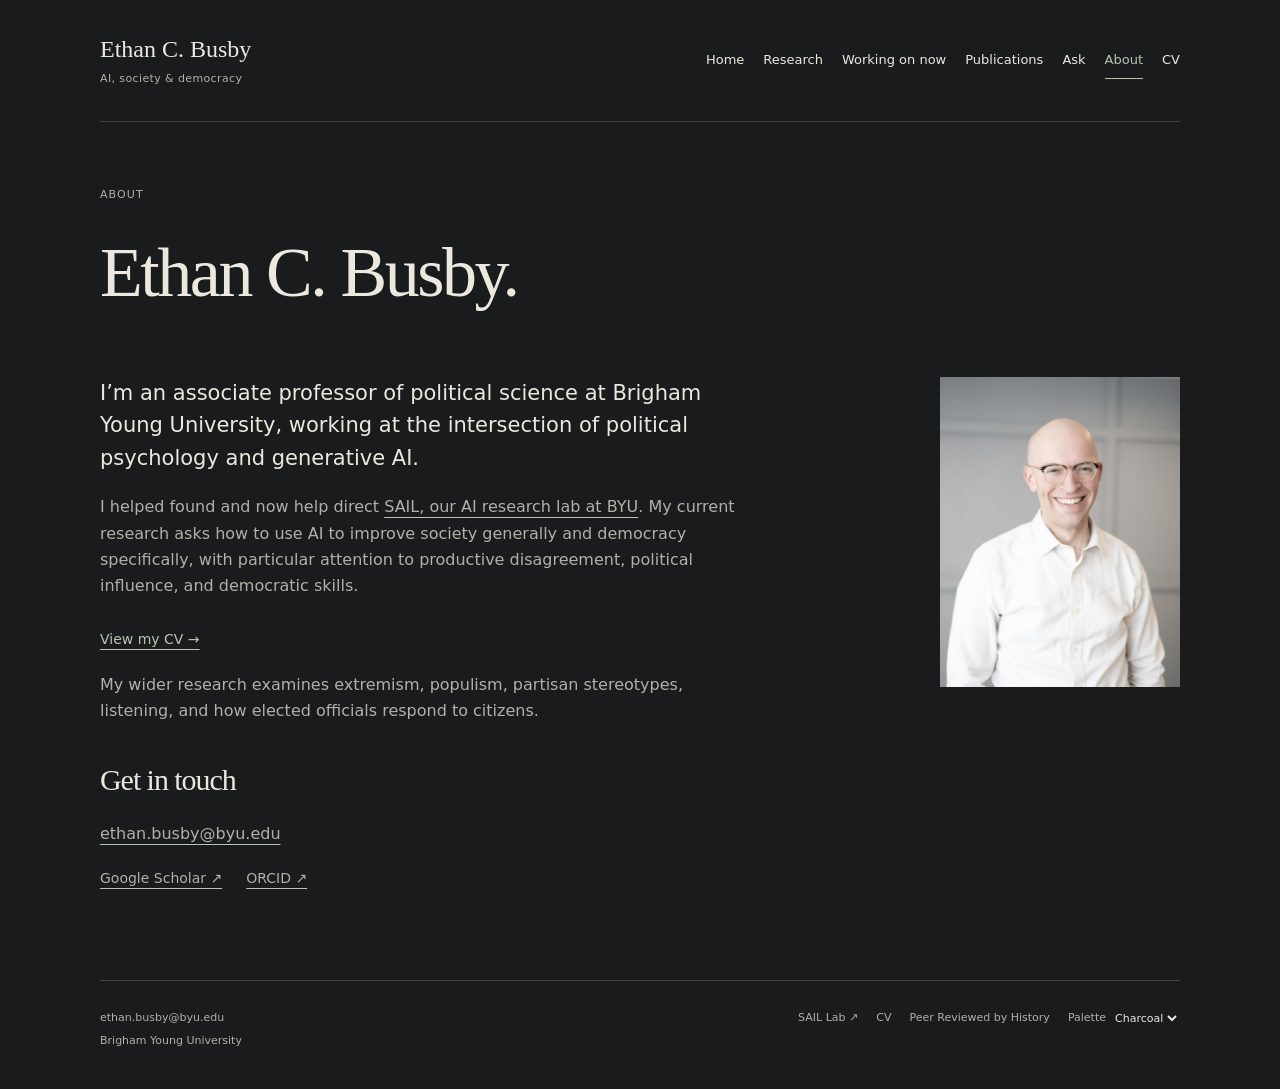
==== about/index.html @ 37ee70c2 "Add academic website" ====
<!doctype html><html lang="en"><head><meta charset="utf-8"><meta name="viewport" content="width=device-width,initial-scale=1"><meta name="description" content="Ethan C. Busby, associate professor at BYU. Research on using AI to improve society and strengthen democracy."><title>About · Ethan C. Busby</title><link rel="stylesheet" href="/editorial.css"><script src="/site.js" type="module"></script><noscript><style>.research-panels [hidden]{display:block!important}.research-tabs{display:none}.research-layout{display:block}</style></noscript></head><body><a class="skip" href="#main">Skip to content</a><header class="wrap site-header"><a class="wordmark" href="/">Ethan C. Busby<span>AI, society &amp; democracy</span></a><nav aria-label="Main navigation"><a href="/" >Home</a><a href="/research/" >Research</a><a href="/working/" >Working on now</a><a href="/publications/" >Publications</a><a href="/ask/" >Ask</a><a href="/about/" aria-current="page">About</a><a href="/cv/" >CV</a></nav></header><main class="wrap" id="main"><div class="page-heading"><p class="eyebrow">About</p><h1>Ethan C. Busby.</h1></div><div class="about-layout"><div class="prose"><p class="intro-lead">I’m an associate professor of political science at Brigham Young University, working at the intersection of political psychology and generative AI.</p><p>I helped found and now help direct <a href="https://sail.byu.edu/">SAIL, our AI research lab at BYU</a>. My current research asks how to use AI to improve society generally and democracy specifically, with particular attention to productive disagreement, political influence, and democratic skills.</p><p><a class="text-link" href="/cv/">View my CV →</a></p><p>My wider research examines extremism, populism, partisan stereotypes, listening, and how elected officials respond to citizens.</p><h2>Get in touch</h2><p><a href="mailto:ethan.busby@byu.edu">ethan.busby@byu.edu</a></p><p class="link-row"><a href="https://scholar.google.com/citations?user=HKia8-EAAAAJ&amp;hl=en">Google Scholar ↗</a><a href="https://orcid.org/0000-0002-8931-6348">ORCID ↗</a></p></div><img class="about-photo" src="/assets/headshot-2024.jpg" width="1000" height="1500" alt="Ethan C. Busby"></div></main><footer class="wrap site-footer"><div><a href="mailto:ethan.busby@byu.edu">ethan.busby@byu.edu</a><span>Brigham Young University</span></div><div class="footer-right"><a href="https://sail.byu.edu/">SAIL Lab ↗</a><a href="/cv/">CV</a><a href="/out-of-context/">Peer Reviewed by History</a><label class="palette-label">Palette <select id="palette" aria-label="Choose a color palette"><option value="charcoal">Charcoal</option><option value="ink">Ink</option><option value="stone">Stone</option></select></label></div></footer></body></html>
---- editorial.css ----
/* Quiet dark palettes. Accent colors are used for links rather than large fields. */
:root{color-scheme:dark;--bg:#191b1c;--surface:#202324;--text:#ece8df;--muted:#b1b0a9;--accent:#b7c5b1;--line:#414441;--serif:Georgia,'Times New Roman',serif;--sans:system-ui,-apple-system,'Segoe UI',sans-serif}
:root[data-palette=ink]{--bg:#141c24;--surface:#1c2730;--text:#e6eaf0;--muted:#adb9c4;--accent:#aec7d8;--line:#3a4a58}
:root[data-palette=stone]{--bg:#24211f;--surface:#2c2926;--text:#eee5db;--muted:#c0b6ac;--accent:#d7baa0;--line:#51483f}
*{box-sizing:border-box}body{margin:0;background:var(--bg);color:var(--text);font:16px/1.65 var(--sans);-webkit-font-smoothing:antialiased}button,input,select{font:inherit}a{color:inherit;text-decoration-color:var(--accent);text-underline-offset:5px}a:hover{color:var(--accent)}button,a,input,select,summary{touch-action:manipulation}button{cursor:pointer}button:disabled{cursor:wait;opacity:.6}:focus-visible{outline:2px solid var(--accent);outline-offset:5px}[hidden]{display:none!important}.wrap{width:min(1080px,calc(100% - 80px));margin-inline:auto}.skip{position:fixed;left:20px;top:-100px;background:var(--surface);padding:12px;z-index:10}.skip:focus{top:10px}.sr-only{position:absolute;width:1px;height:1px;padding:0;overflow:hidden;clip:rect(0,0,0,0);white-space:nowrap}
.site-header{min-height:122px;display:flex;align-items:center;justify-content:space-between;gap:24px;border-bottom:1px solid var(--line)}.wordmark{font:24px/1.3 var(--serif);text-decoration:none;white-space:nowrap}.wordmark span{display:block;font:11px/1.5 var(--sans);color:var(--muted);margin-top:6px;letter-spacing:.035em}nav{display:flex;gap:25px}nav a{font-size:13px;text-decoration:none;padding:7px 0;border-bottom:1px solid transparent}nav a[aria-current]{border-bottom-color:var(--accent);color:var(--accent)}nav a:hover{border-bottom-color:var(--line)}
main{min-height:60vh;animation:arrive .5s ease both}h1,h2,h3,p{margin-top:0}h1,h2,h3{font-family:var(--serif);font-weight:400;letter-spacing:-.035em;line-height:1.1}h1{font-size:clamp(42px,5.6vw,70px);margin-bottom:28px}h2{font-size:30px}p{margin-bottom:20px}.eyebrow,.section-label{font:11px/1.5 var(--sans);letter-spacing:.1em;text-transform:uppercase;color:var(--muted)}.eyebrow{margin-bottom:30px}.intro-lead{font-size:21px;line-height:1.55;color:var(--text)}.home-intro{display:grid;grid-template-columns:1fr 300px;gap:96px;align-items:center;padding:74px 0 62px}.intro-copy>p:not(.eyebrow):not(.intro-lead){color:var(--muted);max-width:550px}.text-link{display:inline-block;color:var(--accent);font-size:14px;margin-top:8px}.portrait{margin:0;align-self:center}.portrait img{display:block;width:100%;height:390px;object-fit:cover;object-position:center 25%;filter:saturate(.65);border-radius:2px}.portrait figcaption{margin-top:14px;font-size:12px}.portrait figcaption span{display:block;font-size:11px;color:var(--muted)}.home-bottom{border-top:1px solid var(--line);padding:25px 0;display:flex;justify-content:space-between;align-items:center;gap:20px}.home-bottom p{margin:0;font:20px var(--serif)}.home-bottom>div{display:flex;gap:25px;font-size:13px}
.site-footer{margin-top:70px;padding:28px 0 38px;border-top:1px solid var(--line);display:flex;justify-content:space-between;gap:28px;font-size:11px;color:var(--muted)}.site-footer>div:first-child span{display:block;margin-top:5px}.footer-right{display:flex;align-items:start;flex-wrap:wrap;gap:18px}.site-footer a{text-decoration:none}.palette-label{display:flex;align-items:center;gap:5px;color:var(--muted)}.palette-label select{font-size:11px;border:0;background:var(--bg);color:var(--text);max-width:90px;padding:0}
.page-heading{padding:65px 0 38px;max-width:730px}.page-heading p:last-child{color:var(--muted);max-width:610px;font-size:18px}.page-heading.narrow{max-width:650px;margin-inline:auto}.prose{max-width:660px;color:var(--muted)}.prose h2{margin-top:38px;color:var(--text)}.about-layout{display:grid;grid-template-columns:1fr 240px;gap:90px}.about-photo{width:100%;height:310px;object-fit:cover;object-position:center 25%;filter:saturate(.65)}.link-row{display:flex;gap:24px;flex-wrap:wrap;font-size:14px}.prose-section{max-width:680px;padding:58px 0 25px;color:var(--muted)}.prose-section h2{color:var(--text)}.lab-note{border-top:1px solid var(--line);padding-top:25px;display:flex;gap:35px;align-items:baseline;font-size:14px}.lab-note p{flex:1;color:var(--muted)}
.research-browser{padding-top:12px}.research-layout{display:grid;grid-template-columns:280px 1fr;border-top:1px solid var(--line);border-bottom:1px solid var(--line);margin-top:18px}.research-tabs{border-right:1px solid var(--line);padding:24px 28px 24px 0;display:flex;flex-direction:column;gap:8px}.research-tabs button{background:none;border:0;border-left:2px solid transparent;padding:16px 10px;text-align:left;color:var(--muted);font-size:14px;display:flex;gap:13px;align-items:center}.research-tabs button span{font-size:10px}.research-tabs button b{margin-left:auto;font-weight:400;opacity:0;transition:opacity .25s}.research-tabs button[aria-selected=true]{color:var(--text);border-left-color:var(--accent);background:var(--surface)}.research-tabs button[aria-selected=true] b{opacity:1}.research-panels{padding:35px 42px}.research-panels article{animation:arrive .35s ease}.research-panels h2{font-size:32px;max-width:540px;line-height:1.2}.research-panels p{color:var(--muted);font-size:15px}.research-panels .meta:last-child{margin-top:22px;margin-bottom:0;font-size:11px}.meta{font-size:12px;color:var(--muted)}
.filters{display:flex;align-items:end;gap:18px;padding:22px 0;border-top:1px solid var(--line);border-bottom:1px solid var(--line);margin-bottom:18px}.filters label{display:grid;gap:8px;font-size:11px;color:var(--muted)}.search-label{flex:1}input,select{border:1px solid var(--line);border-radius:2px;color:var(--text);background:var(--bg);padding:10px 12px;min-width:0}input::placeholder{color:var(--muted)}.filters input{width:100%}.filters select{max-width:190px;font-size:13px}.reset{background:none;color:var(--accent);border:0;padding:10px 0;font-size:12px}.paper{display:grid;grid-template-columns:70px 1fr;gap:16px;border-bottom:1px solid var(--line);padding:30px 0;scroll-margin-top:30px}.paper:target{border-left:2px solid var(--accent);padding-left:16px}.paper-year{font-size:12px;color:var(--muted);padding-top:5px}.paper h2{font-size:25px;line-height:1.25;max-width:850px;margin-bottom:12px}.paper .authors{font-size:12px;margin-bottom:6px;color:var(--muted)}.venue{font-size:12px;color:var(--muted);margin-bottom:12px;font-style:italic}.paper details{font-size:14px;max-width:750px}.paper details summary{color:var(--accent);font-size:12px;cursor:pointer;width:fit-content}.paper details p{margin:16px 0;color:var(--muted)}.paper-source{display:inline-block;font-size:12px;margin-top:12px}.editorial-note{font-size:12px;color:var(--muted);max-width:700px;margin-top:32px}
.chat{max-width:730px;margin-inline:auto;border:1px solid var(--line);background:var(--surface)}.chat-head{display:flex;gap:14px;align-items:center;border-bottom:1px solid var(--line);padding:18px 24px;font-size:14px}.chat-head small{display:block;color:var(--muted);font-size:11px}.robot{width:34px;height:34px;fill:none;stroke:var(--accent);stroke-width:1.5;stroke-linecap:round}.robot circle{fill:var(--accent);stroke:none}.messages{height:300px;overflow:auto;padding:24px;scrollbar-gutter:stable}.message{max-width:92%;padding:0 0 20px;font-size:14px}.message p{margin-bottom:10px;white-space:pre-wrap}.message.user{border-left:2px solid var(--accent);padding-left:15px;color:var(--muted)}.citation{display:block;margin:8px 0;color:var(--accent);font-size:12px}.prompts{padding:8px 24px 18px;display:flex;gap:15px;flex-wrap:wrap}.prompts button{font-size:12px;color:var(--accent);border:0;border-bottom:1px solid var(--line);padding:4px 0;background:none}.chat form{display:flex;gap:10px;padding:18px 24px;border-top:1px solid var(--line)}.chat form input{flex:1;width:100%;font-size:14px}.chat form button{background:var(--text);color:var(--bg);border:0;padding:10px 18px;white-space:nowrap}.chat #chat-status{margin:0;padding:0 24px 12px;color:var(--muted);font-size:12px}.chat-note{max-width:730px;margin:20px auto;font-size:12px;color:var(--muted)}
@keyframes arrive{from{opacity:.3;transform:translateY(7px)}to{opacity:1;transform:translateY(0)}}
@media(max-width:950px){.home-intro{gap:45px;grid-template-columns:1fr 250px}.portrait img{height:350px}.site-header{gap:20px}nav{gap:16px}.filters{flex-wrap:wrap}.search-label{flex-basis:100%}.about-layout{gap:40px}.research-layout{grid-template-columns:235px 1fr}.research-panels{padding:28px}.home-bottom{align-items:start;flex-direction:column}}
@media(max-width:680px){.wrap{width:calc(100% - 40px)}.site-header{display:block;padding:24px 0;min-height:0}.wordmark{font-size:23px}nav{margin-top:24px;justify-content:space-between;gap:8px}nav a{font-size:12px}.home-intro{display:flex;flex-direction:column;padding:44px 0;gap:32px;align-items:stretch}h1{font-size:46px}.eyebrow{font-size:10px}.intro-lead{font-size:19px}.portrait{align-self:stretch;display:grid;grid-template-columns:110px 1fr;gap:18px;align-items:end}.portrait img{width:110px;height:140px}.portrait figcaption{padding-bottom:8px}.home-bottom>div{flex-wrap:wrap;gap:14px}.site-footer{flex-direction:column;margin-top:45px}.footer-right{gap:16px}.page-heading{padding:44px 0 20px}.page-heading p:last-child{font-size:16px}.research-layout{grid-template-columns:1fr}.research-tabs{border-right:0;border-bottom:1px solid var(--line);padding:14px 0;display:grid;grid-template-columns:1fr 1fr}.research-tabs button{font-size:12px;padding:12px 8px;gap:8px}.research-tabs button b{display:none}.research-panels{padding:25px 0}.research-panels h2{font-size:29px}.about-layout{display:flex;flex-direction:column}.about-photo{width:160px;height:210px}.lab-note{display:block}.filters{gap:12px}.filters label:not(.search-label){flex:1}.filters select{width:100%;max-width:100%;font-size:12px;padding:10px 5px}.paper{grid-template-columns:42px 1fr;gap:10px;padding:24px 0}.paper h2{font-size:23px}.chat-head,.messages{padding:18px}.chat form{padding:14px;gap:6px}.chat form button{padding:9px 12px}.prompts{padding-inline:18px}}
@media(prefers-reduced-motion:reduce){*,*::before,*::after{animation:none!important;transition:none!important;scroll-behavior:auto!important}}

/* Working projects and the optional parody gallery share the restrained page layout. */
nav{gap:19px}.wordmark{white-space:normal;flex-shrink:0}.footer-right{justify-content:flex-end;max-width:600px}.working-feature{border-block:1px solid var(--line);padding:40px 0;max-width:820px}.working-feature h2{font-size:42px;max-width:650px}.working-feature>p,.working-entry>p{max-width:740px;color:var(--muted)}.working-feature .intro-lead{color:var(--text)}.working-entry{padding:40px 0;border-bottom:1px solid var(--line);max-width:820px}.working-entry h2{font-size:32px}.collaborators{font-size:13px}.skill-sequence{display:flex;gap:25px;margin:30px 0;padding:20px 0;border-block:1px solid var(--line);color:var(--accent);font-size:14px}.skill-sequence span+span::before{content:'→';margin-right:25px;color:var(--muted)}.paper-year{overflow-wrap:anywhere}.parody-disclosure{border-left:2px solid var(--accent);background:var(--surface);padding:20px 24px;margin-bottom:35px;max-width:850px}.parody-disclosure strong{font-size:14px}.parody-disclosure p{font-size:13px;color:var(--muted);margin:8px 0 0}.parody-gallery figure{margin:0}.parody-gallery img{display:block;width:100%;height:620px;object-fit:contain;background:var(--surface);border:1px solid var(--line)}.parody-gallery figcaption{margin:20px 0}.parody-gallery figcaption>span{font-size:11px;color:var(--muted)}.parody-gallery h2{margin:12px 0;font-size:30px}.parody-gallery figcaption p{color:var(--muted);font-size:13px}.gallery-controls{display:flex;gap:12px;flex-wrap:wrap;margin:20px 0}.gallery-controls button{border:1px solid var(--line);background:var(--surface);padding:9px 14px;color:var(--text);font-size:13px}.gallery-controls button:hover{border-color:var(--accent)}
@media(max-width:1000px){.site-header{flex-wrap:wrap;padding-block:24px}nav{flex-wrap:wrap}.footer-right{justify-content:flex-start}.parody-gallery img{height:500px}}
@media(max-width:680px){nav{justify-content:flex-start;gap:12px 21px}.working-feature{padding:28px 0}.working-feature h2{font-size:34px}.skill-sequence{display:block}.skill-sequence span{display:block;margin:10px 0}.skill-sequence span+span::before{content:'↓';margin-right:10px}.parody-gallery img{height:400px}.parody-gallery h2{font-size:26px}.parody-disclosure{padding:18px}.footer-right{max-width:none}.paper-year{font-size:10px}}
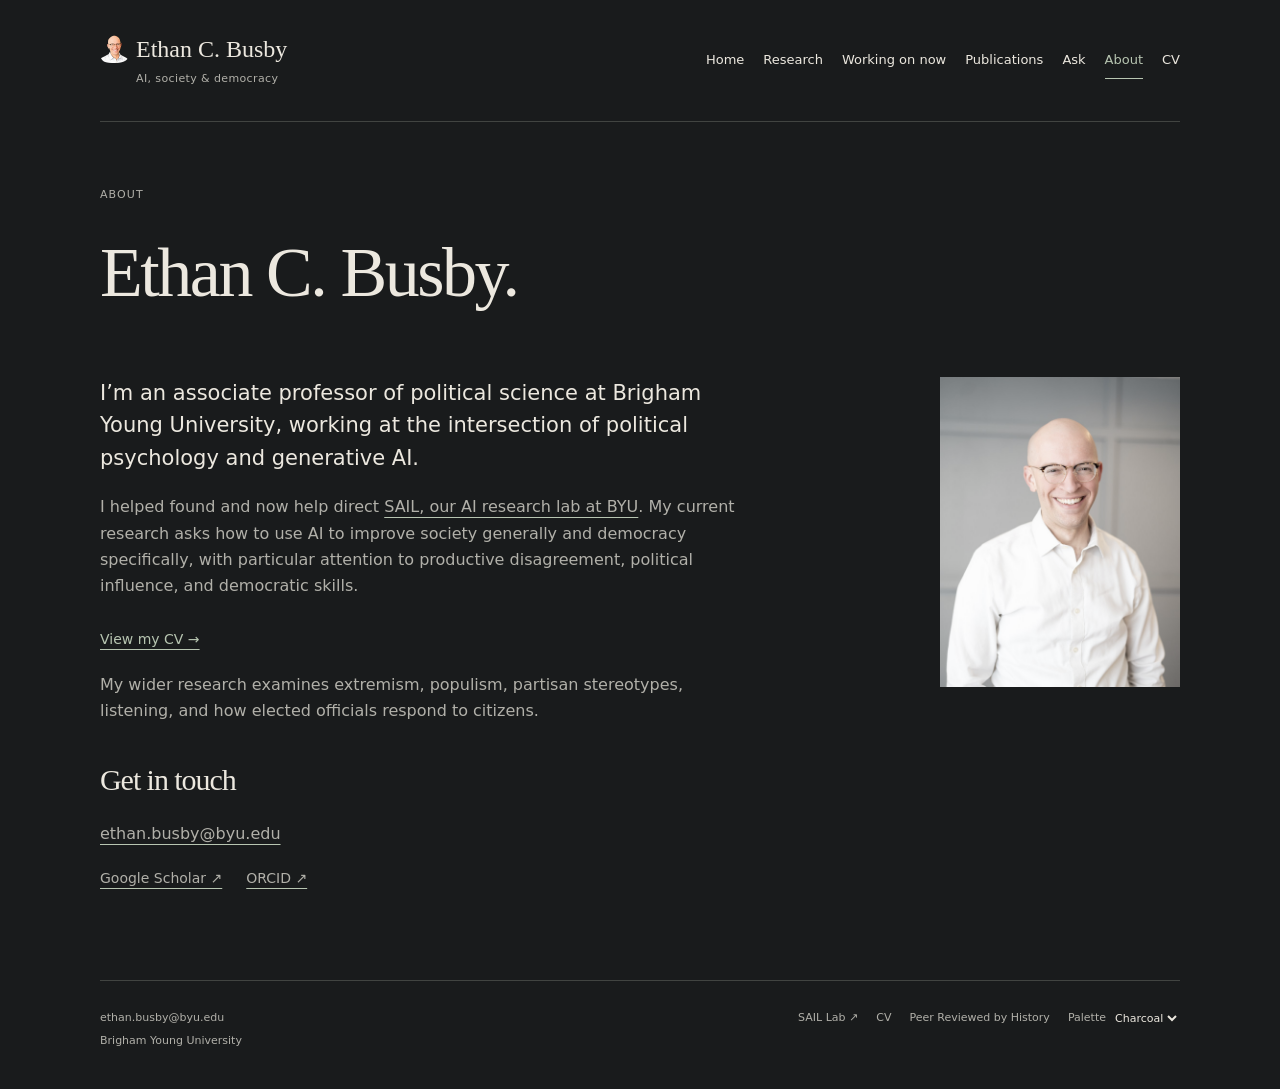
==== commit c1692da9: "Update research, publications, gallery, and avatar" ====
--- a/about/index.html
+++ b/about/index.html
@@ -1 +1 @@
-<!doctype html><html lang="en"><head><meta charset="utf-8"><meta name="viewport" content="width=device-width,initial-scale=1"><meta name="description" content="Ethan C. Busby, associate professor at BYU. Research on using AI to improve society and strengthen democracy."><title>About · Ethan C. Busby</title><link rel="stylesheet" href="/editorial.css"><script src="/site.js" type="module"></script><noscript><style>.research-panels [hidden]{display:block!important}.research-tabs{display:none}.research-layout{display:block}</style></noscript></head><body><a class="skip" href="#main">Skip to content</a><header class="wrap site-header"><a class="wordmark" href="/">Ethan C. Busby<span>AI, society &amp; democracy</span></a><nav aria-label="Main navigation"><a href="/" >Home</a><a href="/research/" >Research</a><a href="/working/" >Working on now</a><a href="/publications/" >Publications</a><a href="/ask/" >Ask</a><a href="/about/" aria-current="page">About</a><a href="/cv/" >CV</a></nav></header><main class="wrap" id="main"><div class="page-heading"><p class="eyebrow">About</p><h1>Ethan C. Busby.</h1></div><div class="about-layout"><div class="prose"><p class="intro-lead">I’m an associate professor of political science at Brigham Young University, working at the intersection of political psychology and generative AI.</p><p>I helped found and now help direct <a href="https://sail.byu.edu/">SAIL, our AI research lab at BYU</a>. My current research asks how to use AI to improve society generally and democracy specifically, with particular attention to productive disagreement, political influence, and democratic skills.</p><p><a class="text-link" href="/cv/">View my CV →</a></p><p>My wider research examines extremism, populism, partisan stereotypes, listening, and how elected officials respond to citizens.</p><h2>Get in touch</h2><p><a href="mailto:ethan.busby@byu.edu">ethan.busby@byu.edu</a></p><p class="link-row"><a href="https://scholar.google.com/citations?user=HKia8-EAAAAJ&amp;hl=en">Google Scholar ↗</a><a href="https://orcid.org/0000-0002-8931-6348">ORCID ↗</a></p></div><img class="about-photo" src="/assets/headshot-2024.jpg" width="1000" height="1500" alt="Ethan C. Busby"></div></main><footer class="wrap site-footer"><div><a href="mailto:ethan.busby@byu.edu">ethan.busby@byu.edu</a><span>Brigham Young University</span></div><div class="footer-right"><a href="https://sail.byu.edu/">SAIL Lab ↗</a><a href="/cv/">CV</a><a href="/out-of-context/">Peer Reviewed by History</a><label class="palette-label">Palette <select id="palette" aria-label="Choose a color palette"><option value="charcoal">Charcoal</option><option value="ink">Ink</option><option value="stone">Stone</option></select></label></div></footer></body></html>+<!doctype html><html lang="en"><head><meta charset="utf-8"><meta name="viewport" content="width=device-width,initial-scale=1"><meta name="description" content="Ethan C. Busby, associate professor at BYU. Research on using AI to improve society and strengthen democracy."><title>About · Ethan C. Busby</title><link rel="stylesheet" href="/editorial.css"><script src="/site.js" type="module"></script><noscript><style>.research-panels [hidden]{display:block!important}.research-tabs{display:none}.research-layout{display:block}</style></noscript></head><body><a class="skip" href="#main">Skip to content</a><header class="wrap site-header"><a class="wordmark" href="/"><img class="header-avatar" src="/assets/avatar-busby.png" width="28" height="28" alt=""><span class="wordmark-copy">Ethan C. Busby<span class="wordmark-tagline">AI, society &amp; democracy</span></span></a><nav aria-label="Main navigation"><a href="/" >Home</a><a href="/research/" >Research</a><a href="/working/" >Working on now</a><a href="/publications/" >Publications</a><a href="/ask/" >Ask</a><a href="/about/" aria-current="page">About</a><a href="/cv/" >CV</a></nav></header><main class="wrap" id="main"><div class="page-heading"><p class="eyebrow">About</p><h1>Ethan C. Busby.</h1></div><div class="about-layout"><div class="prose"><p class="intro-lead">I’m an associate professor of political science at Brigham Young University, working at the intersection of political psychology and generative AI.</p><p>I helped found and now help direct <a href="https://sail.byu.edu/">SAIL, our AI research lab at BYU</a>. My current research asks how to use AI to improve society generally and democracy specifically, with particular attention to productive disagreement, political influence, and democratic skills.</p><p><a class="text-link" href="/cv/">View my CV →</a></p><p>My wider research examines extremism, populism, partisan stereotypes, listening, and how elected officials respond to citizens.</p><h2>Get in touch</h2><p><a href="mailto:ethan.busby@byu.edu">ethan.busby@byu.edu</a></p><p class="link-row"><a href="https://scholar.google.com/citations?user=HKia8-EAAAAJ&amp;hl=en">Google Scholar ↗</a><a href="https://orcid.org/0000-0002-8931-6348">ORCID ↗</a></p></div><img class="about-photo" src="/assets/headshot-2024.jpg" width="1000" height="1500" alt="Ethan C. Busby"></div></main><footer class="wrap site-footer"><div><a href="mailto:ethan.busby@byu.edu">ethan.busby@byu.edu</a><span>Brigham Young University</span></div><div class="footer-right"><a href="https://sail.byu.edu/">SAIL Lab ↗</a><a href="/cv/">CV</a><a href="/out-of-context/">Peer Reviewed by History</a><label class="palette-label">Palette <select id="palette" aria-label="Choose a color palette"><option value="charcoal">Charcoal</option><option value="ink">Ink</option><option value="stone">Stone</option></select></label></div></footer></body></html>
--- a/editorial.css
+++ b/editorial.css
@@ -15,6 +15,17 @@
 @media(max-width:680px){.wrap{width:calc(100% - 40px)}.site-header{display:block;padding:24px 0;min-height:0}.wordmark{font-size:23px}nav{margin-top:24px;justify-content:space-between;gap:8px}nav a{font-size:12px}.home-intro{display:flex;flex-direction:column;padding:44px 0;gap:32px;align-items:stretch}h1{font-size:46px}.eyebrow{font-size:10px}.intro-lead{font-size:19px}.portrait{align-self:stretch;display:grid;grid-template-columns:110px 1fr;gap:18px;align-items:end}.portrait img{width:110px;height:140px}.portrait figcaption{padding-bottom:8px}.home-bottom>div{flex-wrap:wrap;gap:14px}.site-footer{flex-direction:column;margin-top:45px}.footer-right{gap:16px}.page-heading{padding:44px 0 20px}.page-heading p:last-child{font-size:16px}.research-layout{grid-template-columns:1fr}.research-tabs{border-right:0;border-bottom:1px solid var(--line);padding:14px 0;display:grid;grid-template-columns:1fr 1fr}.research-tabs button{font-size:12px;padding:12px 8px;gap:8px}.research-tabs button b{display:none}.research-panels{padding:25px 0}.research-panels h2{font-size:29px}.about-layout{display:flex;flex-direction:column}.about-photo{width:160px;height:210px}.lab-note{display:block}.filters{gap:12px}.filters label:not(.search-label){flex:1}.filters select{width:100%;max-width:100%;font-size:12px;padding:10px 5px}.paper{grid-template-columns:42px 1fr;gap:10px;padding:24px 0}.paper h2{font-size:23px}.chat-head,.messages{padding:18px}.chat form{padding:14px;gap:6px}.chat form button{padding:9px 12px}.prompts{padding-inline:18px}}
 @media(prefers-reduced-motion:reduce){*,*::before,*::after{animation:none!important;transition:none!important;scroll-behavior:auto!important}}
 
+/* Small portrait stays aligned to the name, rather than the two-line wordmark. */
+.wordmark{display:inline-flex;gap:8px;align-items:flex-start}
+.header-avatar{display:block;width:28px;height:28px;object-fit:contain;flex-shrink:0;margin-top:1px}
+.wordmark .wordmark-copy{display:block;font:inherit;color:inherit;margin:0;letter-spacing:inherit}
+.wordmark .wordmark-tagline{font:11px/1.5 var(--sans);color:var(--muted);margin-top:6px;letter-spacing:.035em}
+.related-study{border-top:1px solid var(--line);padding-top:24px;margin-top:28px}
+.related-study .eyebrow{font-size:10px;margin-bottom:14px}
+.related-study h3{font-size:26px;line-height:1.2;margin-bottom:16px}
+.research-skills{max-width:760px;padding:48px 0 0}
+.research-skills h2{font-size:36px;line-height:1.15}
+.research-skills p:not(.eyebrow){color:var(--muted)}
 /* Working projects and the optional parody gallery share the restrained page layout. */
 nav{gap:19px}.wordmark{white-space:normal;flex-shrink:0}.footer-right{justify-content:flex-end;max-width:600px}.working-feature{border-block:1px solid var(--line);padding:40px 0;max-width:820px}.working-feature h2{font-size:42px;max-width:650px}.working-feature>p,.working-entry>p{max-width:740px;color:var(--muted)}.working-feature .intro-lead{color:var(--text)}.working-entry{padding:40px 0;border-bottom:1px solid var(--line);max-width:820px}.working-entry h2{font-size:32px}.collaborators{font-size:13px}.skill-sequence{display:flex;gap:25px;margin:30px 0;padding:20px 0;border-block:1px solid var(--line);color:var(--accent);font-size:14px}.skill-sequence span+span::before{content:'→';margin-right:25px;color:var(--muted)}.paper-year{overflow-wrap:anywhere}.parody-disclosure{border-left:2px solid var(--accent);background:var(--surface);padding:20px 24px;margin-bottom:35px;max-width:850px}.parody-disclosure strong{font-size:14px}.parody-disclosure p{font-size:13px;color:var(--muted);margin:8px 0 0}.parody-gallery figure{margin:0}.parody-gallery img{display:block;width:100%;height:620px;object-fit:contain;background:var(--surface);border:1px solid var(--line)}.parody-gallery figcaption{margin:20px 0}.parody-gallery figcaption>span{font-size:11px;color:var(--muted)}.parody-gallery h2{margin:12px 0;font-size:30px}.parody-gallery figcaption p{color:var(--muted);font-size:13px}.gallery-controls{display:flex;gap:12px;flex-wrap:wrap;margin:20px 0}.gallery-controls button{border:1px solid var(--line);background:var(--surface);padding:9px 14px;color:var(--text);font-size:13px}.gallery-controls button:hover{border-color:var(--accent)}
 @media(max-width:1000px){.site-header{flex-wrap:wrap;padding-block:24px}nav{flex-wrap:wrap}.footer-right{justify-content:flex-start}.parody-gallery img{height:500px}}
